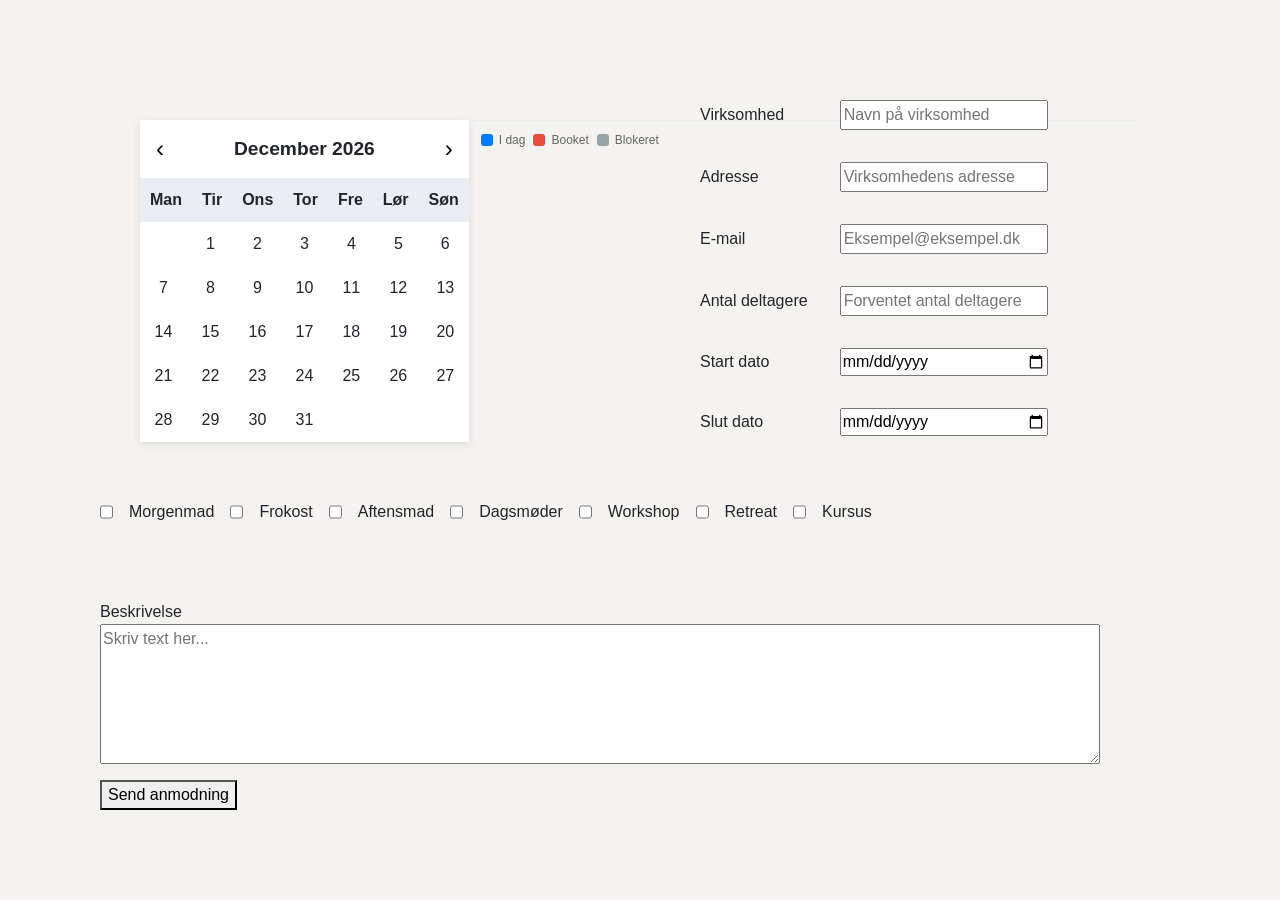
==== index.html @ 8b13c8e4 "lavet admin side ui" ====
<!DOCTYPE html>
<html lang="da">
<head>
    <meta charset="UTF-8">
    <title>Title</title>
    <link href="https://cdn.jsdelivr.net/npm/bootstrap@5.3.2/dist/css/bootstrap.min.css" rel="stylesheet">
    <link rel="stylesheet" href="css/calendar.css">
    <link rel="stylesheet" href="css/style.css">
</head>
<body>

<!--Calendar-->
<div class="calendar">
    <div class="calendar-header">
        <button id="prev-month">‹</button>
        <div id="month-year"></div>
        <button id="next-month">›</button>
    </div>
    <div class="calendar-body">
        <div class="calendar-weekdays">
            <div>Man</div>
            <div>Tir</div>
            <div>Ons</div>
            <div>Tor</div>
            <div>Fre</div>
            <div>Lør</div>
            <div>Søn</div>
        </div>
        <div class="calendar-dates"></div>
    </div>
</div>

<!-- forklaring i bunden af kalenderen med hvilke farve er hvad -->
<div class="calendar-legend">
    <div class="legend-item">
        <div class="legend-dot" style="background:#007bff"></div>
        <span>I dag</span>
    </div>
    <div class="legend-item">
        <div class="legend-dot" style="background:#e74c3c"></div>
        <span>Booket</span>
    </div>
    <div class="legend-item">
        <div class="legend-dot" style="background:#95a5a6"></div>
        <span>Blokeret</span>
    </div>
</div>

<!--booking request form-->
<form id="bookingForm">
    <div class="bookingForm">
        <label for="companyName">Virksomhed</label>
        <input type="text" id="companyName" name="companyName" placeholder="Navn på virksomhed" required>

        <label for="address">Adresse</label>
        <input type="text" id="address" name="address" placeholder="Virksomhedens adresse" required>

        <label for="email">E-mail</label>
        <input type="email" id="email" name="email" placeholder="Eksempel@eksempel.dk" required>

        <label for="guests">Antal deltagere</label>
        <input type="number" id="guests" name="guests" min="1" placeholder="Forventet antal deltagere" required>

        <label for="startDate">Start dato</label>
        <input type="date" id="startDate" name="startDate" required>

        <label for="endDate">Slut dato</label>
        <input type="date" id="endDate" name="endDate" required>
    </div>

    <!--Checkbox-->
    <div class="checkbox">
        <input type="checkbox" id="breakfast" name="addOns" value="BREAKFAST">
        <label for="breakfast">Morgenmad</label>

        <input type="checkbox" id="lunch" name="addOns" value="LUNCH">
        <label for="lunch">Frokost</label>

        <input type="checkbox" id="dinner" name="addOns" value="DINNER">
        <label for="dinner">Aftensmad</label>

        <input type="checkbox" id="meeting" name="addOns" value="MEETING">
        <label for="meeting">Dagsmøder</label>

        <input type="checkbox" id="workshop" name="addOns" value="WORKSHOP">
        <label for="workshop">Workshop</label>

        <input type="checkbox" id="retreat" name="addOns" value="RETREAT">
        <label for="retreat">Retreat</label>

        <input type="checkbox" id="courses" name="addOns" value="COURSES">
        <label for="courses">Kursus</label>
    </div>

    <div class="description">
        <label for="description">Beskrivelse</label>
        <textarea id="description" name="description" placeholder="Skriv text her..."></textarea>
    </div>

    <button id="submitButton" type="submit">Send anmodning</button>
</form>

<!--When a daterange is selected and one or more days fall within a booked or blocked date-segment-->
<div class="position-fixed start-50 translate-middle p-3" style="z-index: 11; bottom: 225px">
    <div id="errorToast" class="toast text-bg-danger" role="alert" aria-live="assertive" aria-atomic="true">
        <div class="toast-header">
            <strong class="me-auto">Du kan desværre ikke vælge denne dato.</strong>
            <button type="button" class="btn-close" data-bs-dismiss="toast" aria-label="Close"></button>
        </div>
        <div class="toast-body" id="errorToastMessage"></div>
    </div>
</div>

<!-- Toast -->
<div class="position-fixed start-50 translate-middle p-3" style="z-index: 11; bottom: 225px">
    <div id="liveToast" class="toast" role="alert" aria-live="assertive" aria-atomic="true">
        <div class="toast-header">
            <strong class="me-auto" id="toast-title">Booking bekræftet!</strong>
            <small>just now</small>
            <button type="button" class="btn-close" data-bs-dismiss="toast" aria-label="Close"></button>
        </div>
        <div class="toast-body" id="toast-body">
            Din booking er modtaget. Vi glæder os til at se dig!
        </div>
    </div>

</div>

<script src="https://cdn.jsdelivr.net/npm/bootstrap@5.3.0/dist/js/bootstrap.bundle.min.js"></script>
<script src="js/calendar.js" defer></script>
<script src="js/bookingRequest.js" defer></script>
</body>
</html>
---- css/calendar.css ----
body {
    font-family: Arial, sans-serif;
    background-color: #f4f6f9;
    display: flex;
    margin: 100px;
    margin-top: 80px;
    justify-content: flex-start;
    align-items: flex-start;
}

/*Calendar container*/
.calendar {
    width: 350px;
    background-color: #fff;
    box-shadow: 0 2px 8px rgba(0, 0, 0, 0.1);
}

/*header. Month name and navigation button*/
.calendar-header {
    display: flex;
    justify-content: space-between;
    align-items: center;
    padding: 10px;
}

.calendar-header button {
    background-color: transparent;
    border: none;
    font-size: 1.5em;
    cursor: pointer;
}

#month-year {
    font-size: 1.2em;
    font-weight: bold;
}

/*Calendar grid. weekdays and dates*/
.calendar-weekdays,
.calendar-dates {
    display: grid;
    grid-template-columns: repeat(7, 1fr);
}

.calendar-weekdays div,
.calendar-dates div {
    text-align: center;
    padding: 10px;
}

.calendar-weekdays {
    background-color: #eaeef3;
}

.calendar-weekdays div {
    font-weight: bold;
}

.calendar-dates div:hover {
    background-color: #f1f1f1;
}

/*Highlight selected dates*/
.selected-date {
    background-color: #28a745;
    color: #fff;
    border-radius: 4px;
}

/* farver bookede datoer røde — !important så den altid vinder over selected-date */
.date-booked {
    background-color: #e74c3c !important;
    color: #fff;
    cursor: not-allowed;
}

.date-booked:hover {
    background-color: #c0392b !important;
}

/* farver blokerede datoer grå — !important så den altid vinder over selected-date */
.date-blocked {
    background-color: #95a5a6 !important;
    color: #fff;
    cursor: not-allowed;
}

.date-blocked:hover {
    background-color: #7f8c8d !important;
}

/* styling til forklaringen i bunden */
.calendar-legend {
    display: flex;
    flex-wrap: wrap;
    gap: 8px;
    padding: 10px 12px;
    border-top: 1px solid #eaeef3;
    width: 100%;
    box-sizing: border-box;
}

.legend-item {
    display: flex;
    align-items: center;
    gap: 6px;
    font-size: 12px;
    color: #666;
}

.legend-dot {
    width: 12px;
    height: 12px;
    border-radius: 3px;
}
nav {
    background-color: #ffffff;
    display: flex;
    justify-content: space-between;
    align-items: center;
    padding: 15px 40px;
    width: 100%;
    position: fixed;
    top: 0;
    left: 0;
    z-index: 100;
    box-shadow: 0 2px 4px rgba(0,0,0,0.1);
}

nav img {
    height: 40px;
    width: auto;
}
---- css/style.css ----
.bookingForm {
    position: absolute;
    top: 100px;
    left: 700px;
    display: grid;
    grid-template-columns: auto 1fr;
    gap: 2rem;
    align-items: center;
}

.checkbox{
    position: absolute;
    top: 500px;
    left: 100px;
    width: 100%;
    display: flex;
    flex-wrap: wrap;
    gap: 0.5rem 1rem;
}
.description {
    position: absolute;
    top: 600px;
    left: 100px;
    width: 300px;
}
.description textarea {
    width: 1000px;
    height: 140px;
}

#submitButton {
    position: absolute;
    top: 780px;
    left: 100px;
}
body {
    font-family: Arial, sans-serif;
    padding: 40px;
    background-color: #f5f3ef;
}

h1 {
    font-size: 28px;
    font-weight: normal;
}

h5 {
    font-weight: normal;
    color: #666;
    margin-bottom: 20px;
}
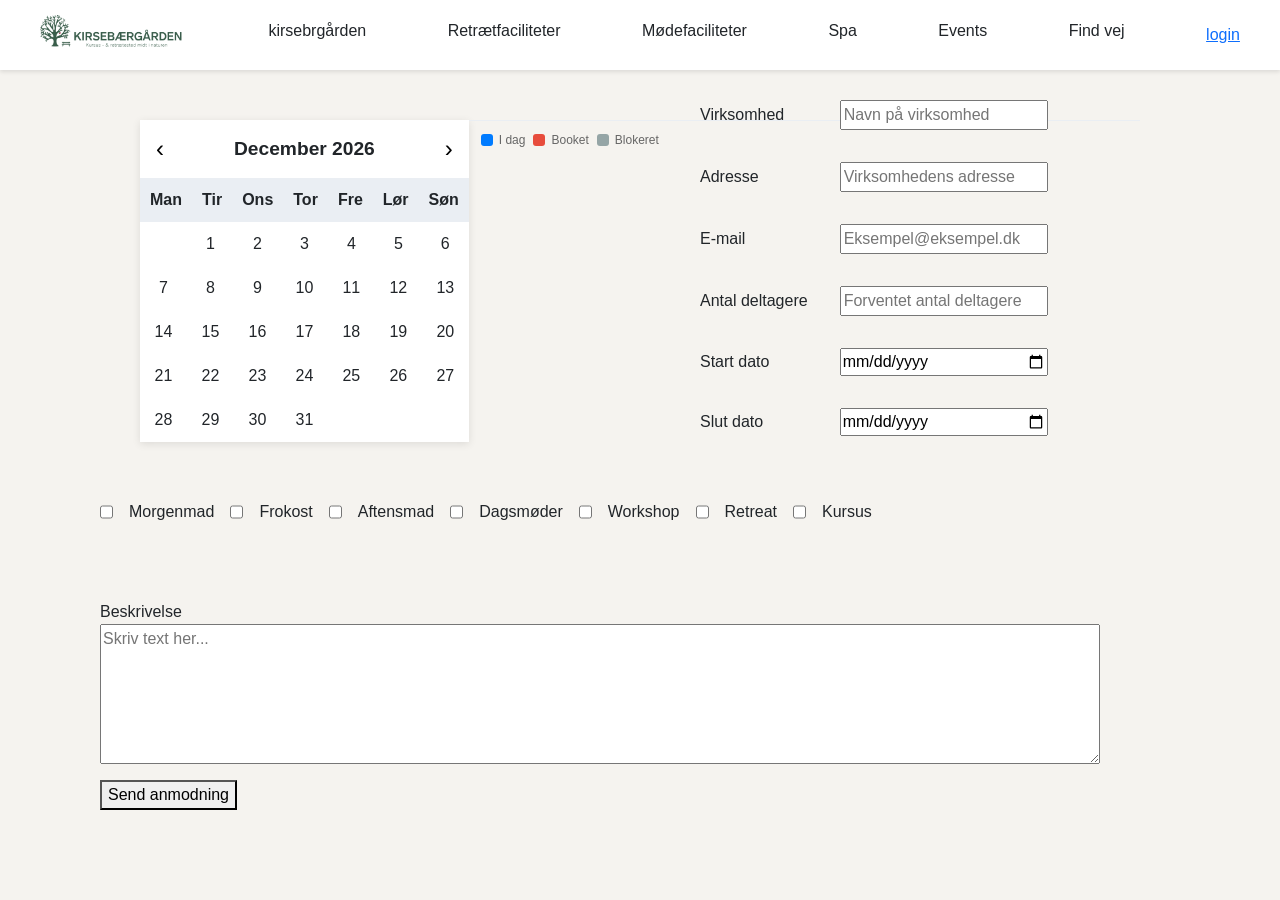
==== commit 99421a82: "Merge pull request #9 from Goden-Entertainment/EK-51 lavet admin side ui" ====
--- a/index.html
+++ b/index.html
@@ -7,7 +7,19 @@
     <link rel="stylesheet" href="css/calendar.css">
     <link rel="stylesheet" href="css/style.css">
 </head>
+
 <body>
+
+<nav>
+    <img src="picture/Kirsebrgarden_logo.jpg" >
+    <h6>kirsebrgården</h6>
+    <h6>Retrætfaciliteter</h6>
+    <h6>Mødefaciliteter</h6>
+    <h6>Spa</h6>
+    <h6>Events</h6>
+    <h6>Find vej</h6>
+    <a href="html/login.html"> login</a>
+</nav>
 
 <!--Calendar-->
 <div class="calendar">
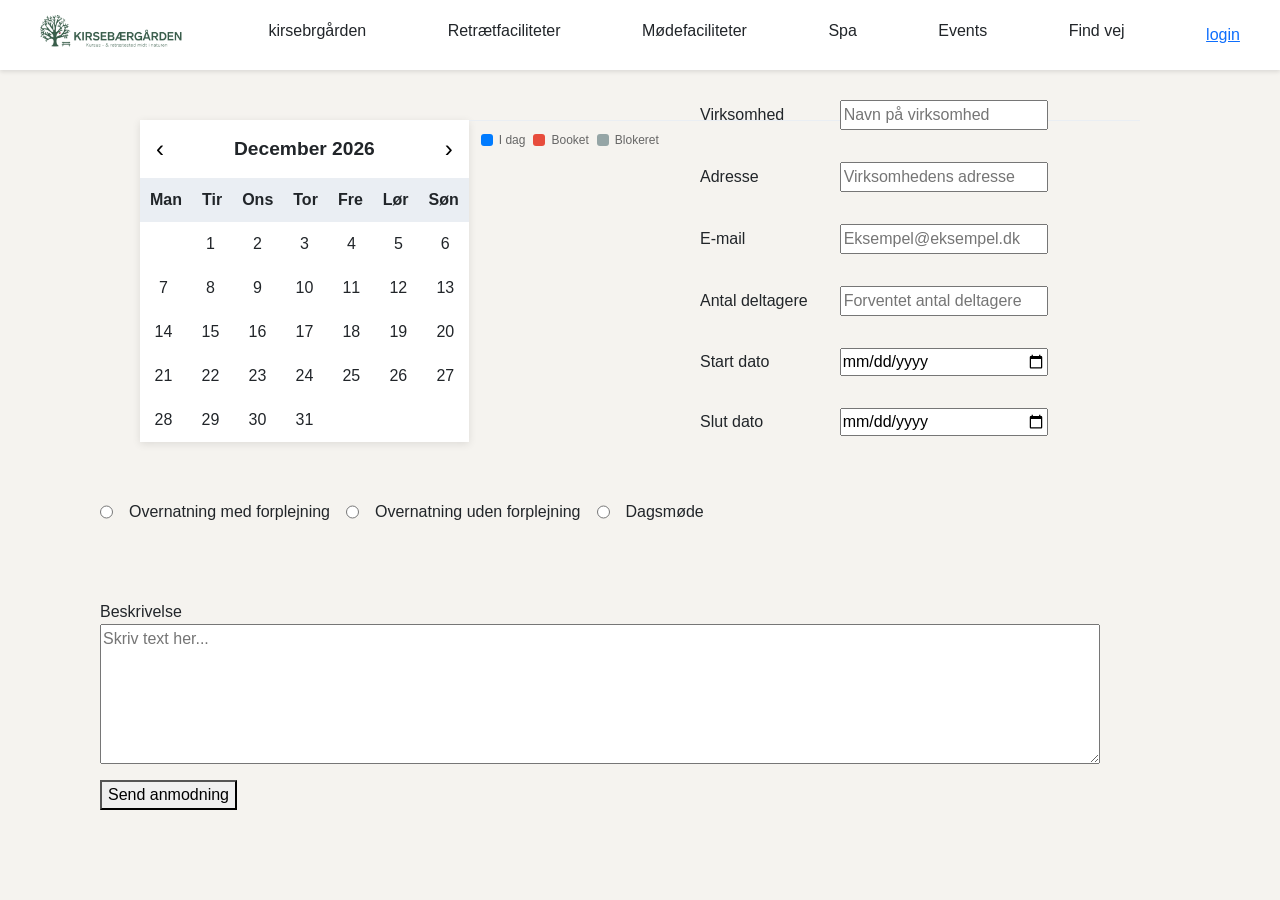
==== commit 7ab911a1: "Change addOns to correct data" ====
--- a/index.html
+++ b/index.html
@@ -71,7 +71,7 @@
         <input type="email" id="email" name="email" placeholder="Eksempel@eksempel.dk" required>
 
         <label for="guests">Antal deltagere</label>
-        <input type="number" id="guests" name="guests" min="1" placeholder="Forventet antal deltagere" required>
+        <input type="number" id="guests" name="guests" min="8" max="20" placeholder="Forventet antal deltagere" required>
 
         <label for="startDate">Start dato</label>
         <input type="date" id="startDate" name="startDate" required>
@@ -80,28 +80,16 @@
         <input type="date" id="endDate" name="endDate" required>
     </div>
 
-    <!--Checkbox-->
+    <!--AddOns-->
     <div class="checkbox">
-        <input type="checkbox" id="breakfast" name="addOns" value="BREAKFAST">
-        <label for="breakfast">Morgenmad</label>
+        <input type="radio" id="OMF" name="addOns" value="OMF">
+        <label for="OMF">Overnatning med forplejning</label>
 
-        <input type="checkbox" id="lunch" name="addOns" value="LUNCH">
-        <label for="lunch">Frokost</label>
+        <input type="radio" id="OUF" name="addOns" value="OUF">
+        <label for="OUF">Overnatning uden forplejning</label>
 
-        <input type="checkbox" id="dinner" name="addOns" value="DINNER">
-        <label for="dinner">Aftensmad</label>
-
-        <input type="checkbox" id="meeting" name="addOns" value="MEETING">
-        <label for="meeting">Dagsmøder</label>
-
-        <input type="checkbox" id="workshop" name="addOns" value="WORKSHOP">
-        <label for="workshop">Workshop</label>
-
-        <input type="checkbox" id="retreat" name="addOns" value="RETREAT">
-        <label for="retreat">Retreat</label>
-
-        <input type="checkbox" id="courses" name="addOns" value="COURSES">
-        <label for="courses">Kursus</label>
+        <input type="radio" id="DM" name="addOns" value="DM">
+        <label for="DM">Dagsmøde</label>
     </div>
 
     <div class="description">
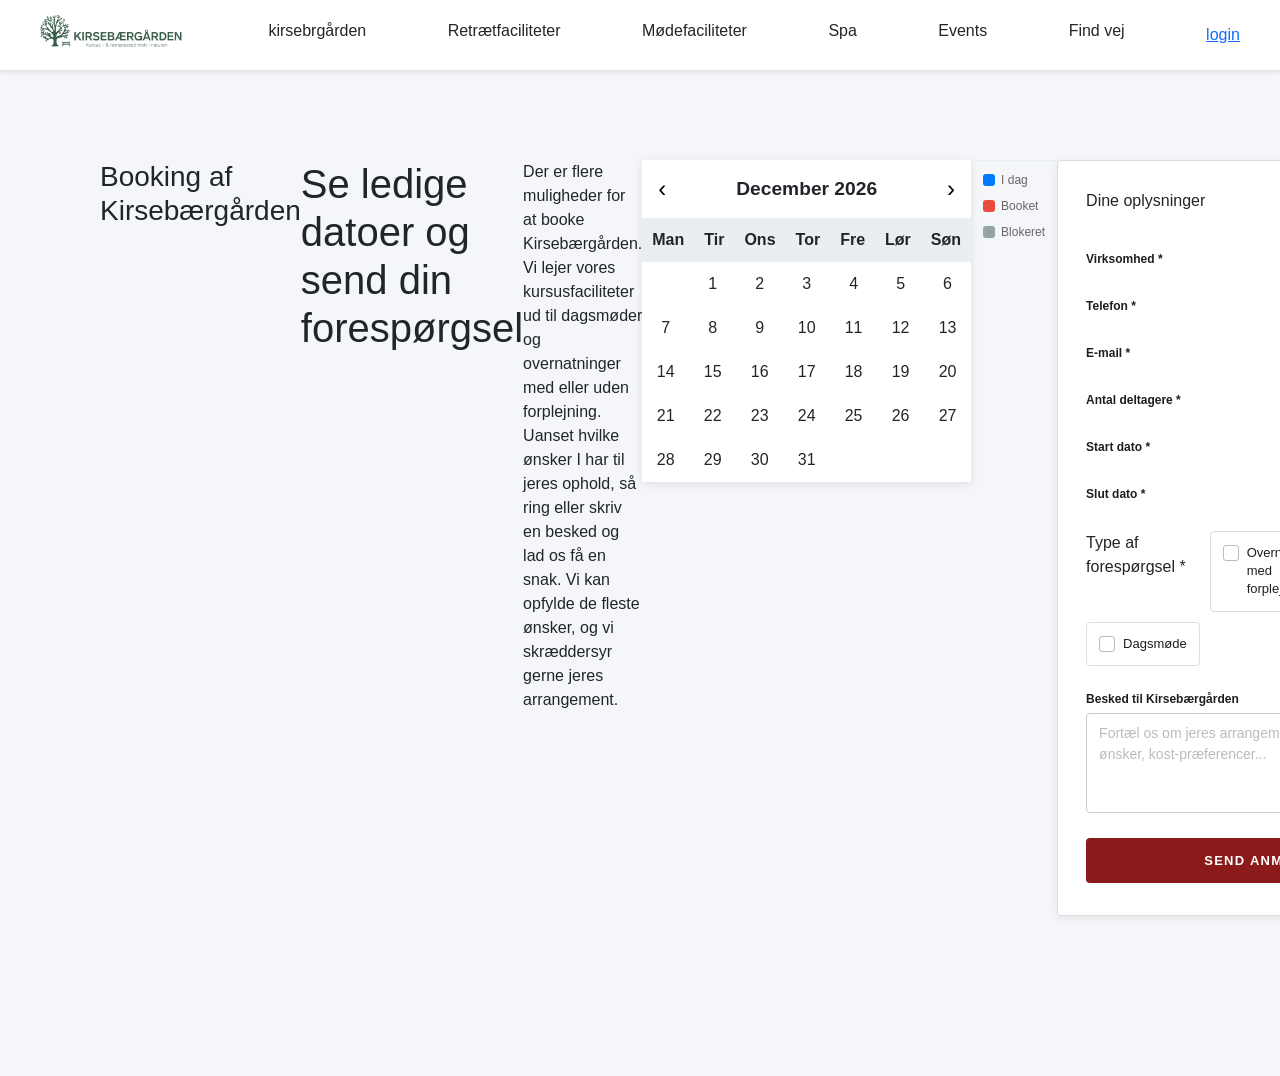
==== commit 083df255: "Change addOns to correct data" ====
--- a/index.html
+++ b/index.html
@@ -4,8 +4,8 @@
     <meta charset="UTF-8">
     <title>Title</title>
     <link href="https://cdn.jsdelivr.net/npm/bootstrap@5.3.2/dist/css/bootstrap.min.css" rel="stylesheet">
+    <link rel="stylesheet" href="css/bookingrequest.css">
     <link rel="stylesheet" href="css/calendar.css">
-    <link rel="stylesheet" href="css/style.css">
 </head>
 
 <body>
@@ -20,6 +20,9 @@
     <h6>Find vej</h6>
     <a href="html/login.html"> login</a>
 </nav>
+<h3>Booking af Kirsebærgården</h3>
+<h1>Se ledige datoer og send din forespørgsel</h1>
+<p>Der er flere muligheder for at booke Kirsebærgården. Vi lejer vores kursusfaciliteter ud til dagsmøder og overnatninger med eller uden forplejning. Uanset hvilke ønsker I har til jeres ophold, så ring eller skriv en besked og lad os få en snak. Vi kan opfylde de fleste ønsker, og vi skræddersyr gerne jeres arrangement.</p>
 
 <!--Calendar-->
 <div class="calendar">
@@ -58,43 +61,46 @@
     </div>
 </div>
 
+
 <!--booking request form-->
 <form id="bookingForm">
+    <p>Dine oplysninger</p>
     <div class="bookingForm">
-        <label for="companyName">Virksomhed</label>
+        <label for="companyName">Virksomhed *</label>
         <input type="text" id="companyName" name="companyName" placeholder="Navn på virksomhed" required>
 
-        <label for="address">Adresse</label>
-        <input type="text" id="address" name="address" placeholder="Virksomhedens adresse" required>
+        <label for="phonenumber">Telefon *</label>
+        <input type="text" id="phonenumber" name="phonenumber" placeholder="+45 12 34 56 78" required>
 
-        <label for="email">E-mail</label>
+        <label for="email">E-mail *</label>
         <input type="email" id="email" name="email" placeholder="Eksempel@eksempel.dk" required>
 
-        <label for="guests">Antal deltagere</label>
+        <label for="guests">Antal deltagere *</label>
         <input type="number" id="guests" name="guests" min="8" max="20" placeholder="Forventet antal deltagere" required>
 
-        <label for="startDate">Start dato</label>
+        <label for="startDate">Start dato *</label>
         <input type="date" id="startDate" name="startDate" required>
 
-        <label for="endDate">Slut dato</label>
+        <label for="endDate">Slut dato *</label>
         <input type="date" id="endDate" name="endDate" required>
     </div>
 
     <!--AddOns-->
     <div class="checkbox">
-        <input type="radio" id="OMF" name="addOns" value="OMF">
+        <p>Type af forespørgsel *</p>
+        <input type="radio" id="OMF" name="addOns" value="OMF" required>
         <label for="OMF">Overnatning med forplejning</label>
 
-        <input type="radio" id="OUF" name="addOns" value="OUF">
+        <input type="radio" id="OUF" name="addOns" value="OUF" required>
         <label for="OUF">Overnatning uden forplejning</label>
 
-        <input type="radio" id="DM" name="addOns" value="DM">
+        <input type="radio" id="DM" name="addOns" value="DM" required>
         <label for="DM">Dagsmøde</label>
     </div>
 
     <div class="description">
-        <label for="description">Beskrivelse</label>
-        <textarea id="description" name="description" placeholder="Skriv text her..."></textarea>
+        <label for="description">Besked til Kirsebærgården</label>
+        <textarea id="description" name="description" placeholder="Fortæl os om jeres arrangement  -  evt. formål, særlige ønsker, kost-præferencer..."></textarea>
     </div>
 
     <button id="submitButton" type="submit">Send anmodning</button>
--- a/css/bookingrequest.css
+++ b/css/bookingrequest.css
@@ -0,0 +1,403 @@
+/* ── Page-level layout ── */
+body {
+    font-family: 'Source Sans 3', Arial, sans-serif;
+    background-color: #f4f6f9;
+    margin: 0;
+    padding: 80px 0 60px 0;
+}
+
+/* Page intro text block */
+.page-intro {
+    max-width: 1200px;
+    margin: 0 auto;
+    padding: 36px 40px 0 40px;
+}
+
+.page-intro .eyebrow {
+    font-size: 12px;
+    letter-spacing: 0.12em;
+    text-transform: uppercase;
+    color: #888;
+    margin-bottom: 8px;
+}
+
+.page-intro h1 {
+    font-family: 'Playfair Display', Georgia, serif;
+    font-size: 42px;
+    font-weight: 400;
+    color: #1e1e1e;
+    margin: 0 0 14px 0;
+    line-height: 1.15;
+}
+
+.page-intro p {
+    font-size: 15px;
+    color: #555;
+    max-width: 580px;
+    line-height: 1.7;
+    margin: 0 0 32px 0;
+}
+
+/* ── Two-column wrapper ── */
+.booking-layout {
+    max-width: 1200px;
+    margin: 0 auto;
+    padding: 0 40px 40px 40px;
+    display: grid;
+    grid-template-columns: 1fr 420px;
+    gap: 36px;
+    align-items: start;
+}
+
+/* ── Right panel – the form card ── */
+#bookingForm {
+    background: #ffffff;
+    border: 1px solid #ddd;
+    border-radius: 4px;
+    box-shadow: 0 2px 8px rgba(0,0,0,0.08);
+    padding: 28px 28px 32px 28px;
+    display: flex;
+    flex-direction: column;
+    gap: 0;
+}
+
+/* ── "Type af forespørgsel" label ── */
+#bookingForm .type-label {
+    font-size: 13px;
+    font-weight: 700;
+    color: #1e1e1e;
+    margin-bottom: 2px;
+    display: flex;
+    align-items: center;
+    gap: 6px;
+}
+
+#bookingForm .type-label .req {
+    color: #8b1a1a;
+}
+
+#bookingForm .type-label .hint {
+    font-weight: 400;
+    color: #888;
+    font-size: 12px;
+}
+
+/* ── Add-ons radio grid ── */
+.checkbox {
+    display: grid;
+    grid-template-columns: repeat(3, 1fr);
+    gap: 10px;
+    margin: 10px 0 24px 0;
+}
+
+/* Hide the default radio inputs */
+.checkbox input[type="radio"] {
+    display: none;
+}
+
+/* Each label becomes the card */
+.checkbox label {
+    display: flex;
+    align-items: flex-start;
+    gap: 8px;
+    border: 1px solid #ddd;
+    border-radius: 4px;
+    padding: 12px 12px 12px 12px;
+    font-size: 13px;
+    line-height: 1.4;
+    color: #1e1e1e;
+    cursor: pointer;
+    background: #ffffff;
+    transition: border-color 0.15s, background 0.15s;
+    position: relative;
+}
+
+/* Custom checkbox box inside label */
+.checkbox label::before {
+    content: '';
+    width: 16px;
+    height: 16px;
+    min-width: 16px;
+    border: 1.5px solid #bbb;
+    border-radius: 3px;
+    background: #fff;
+    margin-top: 1px;
+    display: inline-block;
+    transition: background 0.15s, border-color 0.15s;
+}
+
+/* Checked state – golden card */
+.checkbox input[type="radio"]:checked + label {
+    background: #f5e4c0;
+    border-color: #c9943a;
+}
+
+.checkbox input[type="radio"]:checked + label::before {
+    background: #8b1a1a;
+    border-color: #8b1a1a;
+    background-image: url("data:image/svg+xml,%3Csvg xmlns='http://www.w3.org/2000/svg' viewBox='0 0 12 10'%3E%3Cpolyline points='1,5 4.5,8.5 11,1' stroke='white' stroke-width='2' fill='none' stroke-linecap='round' stroke-linejoin='round'/%3E%3C/svg%3E");
+    background-size: 10px 8px;
+    background-repeat: no-repeat;
+    background-position: center;
+}
+
+/* ── "Dine oplysninger" heading ── */
+.section-heading {
+    font-family: 'Playfair Display', Georgia, serif;
+    font-size: 18px;
+    font-weight: 400;
+    color: #1e1e1e;
+    margin: 0 0 16px 0;
+}
+
+/* ── The 2-column form fields ── */
+.bookingForm {
+    display: grid;
+    grid-template-columns: 1fr 1fr;
+    gap: 6px 16px;
+    margin-bottom: 16px;
+}
+
+.bookingForm label {
+    font-size: 12px;
+    font-weight: 700;
+    color: #1e1e1e;
+    align-self: end;
+    padding-bottom: 2px;
+}
+
+.bookingForm label .req {
+    color: #8b1a1a;
+}
+
+.bookingForm input {
+    width: 100%;
+    padding: 9px 12px;
+    border: 1px solid #ccc;
+    border-radius: 4px;
+    font-family: 'Source Sans 3', Arial, sans-serif;
+    font-size: 14px;
+    color: #1e1e1e;
+    background: #fff;
+    outline: none;
+    transition: border-color 0.15s;
+    box-sizing: border-box;
+}
+
+.bookingForm input::placeholder {
+    color: #bbb;
+}
+
+.bookingForm input:focus {
+    border-color: #8b1a1a;
+}
+
+/* Guests stepper */
+.guests-stepper {
+    display: flex;
+    align-items: stretch;
+    border: 1px solid #ccc;
+    border-radius: 4px;
+    overflow: hidden;
+    height: 38px;
+}
+
+.guests-stepper button {
+    width: 34px;
+    background: #f2f2f2;
+    border: none;
+    font-size: 18px;
+    color: #666;
+    cursor: pointer;
+    flex-shrink: 0;
+    transition: background 0.1s;
+}
+
+.guests-stepper button:hover {
+    background: #ddd;
+}
+
+.guests-stepper input[type="number"] {
+    flex: 1;
+    border: none;
+    text-align: center;
+    font-size: 16px;
+    font-weight: 700;
+    font-family: 'Source Sans 3', Arial, sans-serif;
+    color: #1e1e1e;
+    outline: none;
+    -moz-appearance: textfield;
+}
+
+.guests-stepper input::-webkit-outer-spin-button,
+.guests-stepper input::-webkit-inner-spin-button {
+    -webkit-appearance: none;
+}
+
+.guests-note {
+    font-size: 11.5px;
+    color: #888;
+    margin-top: 3px;
+    grid-column: span 2;
+}
+
+/* Span full width for certain fields */
+.bookingForm .full-width {
+    grid-column: span 2;
+}
+
+/* ── Description textarea ── */
+.description {
+    margin-bottom: 18px;
+}
+
+.description label {
+    display: block;
+    font-size: 12px;
+    font-weight: 700;
+    color: #1e1e1e;
+    margin-bottom: 5px;
+}
+
+.description textarea {
+    width: 100%;
+    min-height: 100px;
+    padding: 9px 12px;
+    border: 1px solid #ccc;
+    border-radius: 4px;
+    font-family: 'Source Sans 3', Arial, sans-serif;
+    font-size: 14px;
+    color: #1e1e1e;
+    resize: vertical;
+    outline: none;
+    box-sizing: border-box;
+    transition: border-color 0.15s;
+}
+
+.description textarea::placeholder {
+    color: #bbb;
+}
+
+.description textarea:focus {
+    border-color: #8b1a1a;
+}
+
+/* ── Submit button row ── */
+.submit-row {
+    display: flex;
+    align-items: center;
+    gap: 16px;
+    margin-top: 4px;
+    flex-wrap: wrap;
+}
+
+#submitButton {
+    background: #8b1a1a;
+    color: #ffffff;
+    border: none;
+    padding: 13px 26px;
+    font-family: 'Source Sans 3', Arial, sans-serif;
+    font-size: 13px;
+    font-weight: 700;
+    letter-spacing: 0.1em;
+    text-transform: uppercase;
+    cursor: pointer;
+    border-radius: 4px;
+    transition: background 0.15s;
+}
+
+#submitButton:hover {
+    background: #6e1515;
+}
+
+.submit-phone {
+    font-size: 13px;
+    color: #888;
+}
+
+.submit-phone a {
+    color: #8b1a1a;
+    font-weight: 700;
+    text-decoration: none;
+}
+
+.submit-phone a:hover {
+    text-decoration: underline;
+}
+
+.submit-disclaimer {
+    margin-top: 12px;
+    font-size: 11.5px;
+    color: #888;
+    line-height: 1.5;
+}
+
+/* ── Left column wrapper (calendar + date bar + note) ── */
+.calendar-column {
+    display: flex;
+    flex-direction: column;
+    gap: 0;
+}
+
+/* ── Arrival / Departure / Nights bar ── */
+.date-summary-bar {
+    display: grid;
+    grid-template-columns: 1fr 1fr 120px;
+    border: 1px solid #ddd;
+    border-top: none;
+    background: #fff;
+    overflow: hidden;
+}
+
+.date-summary-bar .ds-cell {
+    padding: 12px 18px;
+    border-right: 1px solid #ddd;
+}
+
+.date-summary-bar .ds-cell:last-child {
+    border-right: none;
+}
+
+.date-summary-bar .ds-label {
+    font-size: 9.5px;
+    letter-spacing: 0.12em;
+    text-transform: uppercase;
+    font-weight: 700;
+    color: #aaa;
+    margin-bottom: 3px;
+}
+
+.date-summary-bar .ds-value {
+    font-size: 14px;
+    color: #aaa;
+    font-style: italic;
+}
+
+.date-summary-bar .ds-value.set {
+    color: #1e1e1e;
+    font-style: normal;
+    font-weight: 600;
+}
+
+.calendar-note {
+    margin-top: 12px;
+    font-size: 12px;
+    color: #888;
+    line-height: 1.55;
+}
+
+/* ── Responsive ── */
+@media (max-width: 900px) {
+    .booking-layout {
+        grid-template-columns: 1fr;
+        padding: 0 20px 40px 20px;
+    }
+
+    .checkbox {
+        grid-template-columns: 1fr;
+    }
+
+    .bookingForm {
+        grid-template-columns: 1fr;
+    }
+}
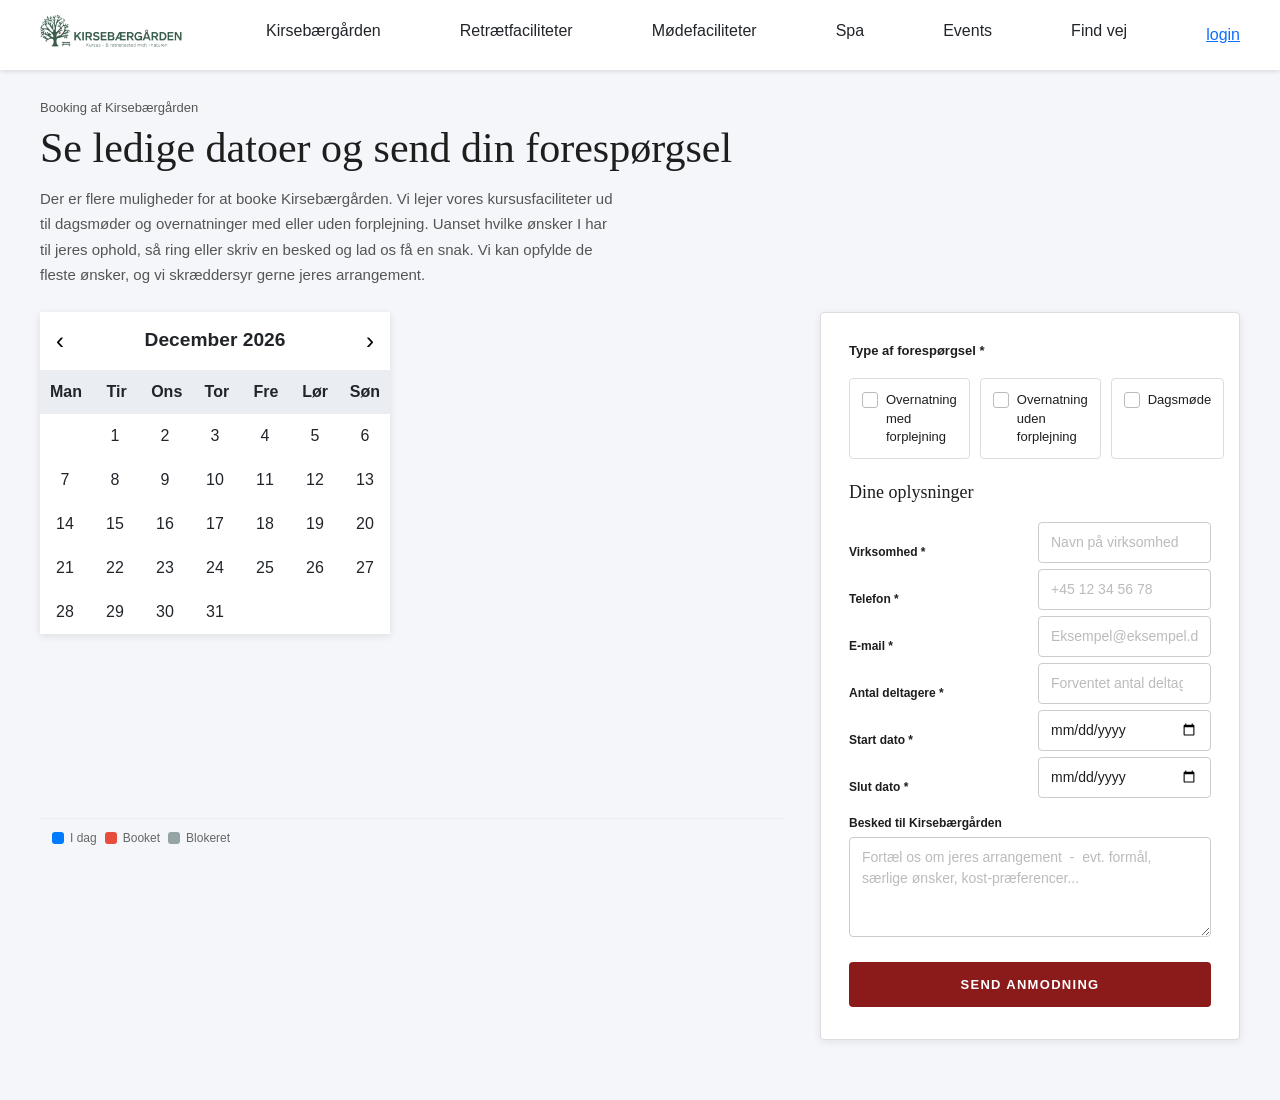
==== commit d6db7bc4: "edit booking request" ====
--- a/index.html
+++ b/index.html
@@ -12,7 +12,7 @@
 
 <nav>
     <img src="picture/Kirsebrgarden_logo.jpg" >
-    <h6>kirsebrgården</h6>
+    <h6>Kirsebærgården</h6>
     <h6>Retrætfaciliteter</h6>
     <h6>Mødefaciliteter</h6>
     <h6>Spa</h6>
--- a/css/bookingrequest.css
+++ b/css/bookingrequest.css
@@ -2,8 +2,14 @@
 body {
     font-family: 'Source Sans 3', Arial, sans-serif;
     background-color: #f4f6f9;
-    margin: 0;
-    padding: 80px 0 60px 0;
+    margin: 0 auto;
+    max-width: 1280px;
+    padding: 100px 40px 60px 40px;
+    display: grid;
+    grid-template-columns: minmax(0, 1fr) 420px;
+    column-gap: 36px;
+    align-items: start;
+    box-sizing: border-box;
 }
 
 /* Page intro text block */
@@ -386,11 +392,108 @@
     line-height: 1.55;
 }
 
+/* ── Direct element grid placement (no wrapper divs in HTML) ── */
+body > h3,
+body > h1,
+body > p {
+    grid-column: 1 / -1;
+}
+
+body > h3 {
+    font-size: 13px;
+    font-weight: 400;
+    color: #555;
+    margin: 0 0 8px 0;
+    font-family: 'Source Sans 3', Arial, sans-serif;
+}
+
+body > h1 {
+    font-family: 'Playfair Display', Georgia, serif;
+    font-size: 42px;
+    font-weight: 400;
+    color: #1e1e1e;
+    margin: 0 0 14px 0;
+    line-height: 1.15;
+}
+
+body > p {
+    font-size: 15px;
+    color: #555;
+    max-width: 580px;
+    line-height: 1.7;
+    margin: 0 0 24px 0;
+}
+
+body > .calendar {
+    grid-column: 1;
+    grid-row: 4;
+}
+
+body > .calendar-legend {
+    grid-column: 1;
+    grid-row: 5;
+}
+
+body > #bookingForm {
+    grid-column: 2;
+    grid-row: 4 / 6;
+}
+
+/* ── Reorder form sections: type selector first ── */
+#bookingForm > .checkbox {
+    order: 1;
+    margin-top: 0;
+    margin-bottom: 20px;
+}
+
+#bookingForm > p {
+    order: 2;
+    font-family: 'Playfair Display', Georgia, serif;
+    font-size: 18px;
+    font-weight: 400;
+    color: #1e1e1e;
+    margin: 0 0 16px 0;
+}
+
+#bookingForm > .bookingForm {
+    order: 3;
+}
+
+#bookingForm > .description {
+    order: 4;
+}
+
+#bookingForm > button,
+#bookingForm > .submit-row {
+    order: 5;
+}
+
+#bookingForm > .submit-disclaimer {
+    order: 6;
+}
+
+/* ── Type-selector label inside .checkbox ── */
+.checkbox > p {
+    grid-column: 1 / -1;
+    font-size: 13px;
+    font-weight: 700;
+    color: #1e1e1e;
+    margin: 0 0 8px 0;
+    font-family: 'Source Sans 3', Arial, sans-serif;
+}
+
 /* ── Responsive ── */
 @media (max-width: 900px) {
-    .booking-layout {
+    body {
         grid-template-columns: 1fr;
-        padding: 0 20px 40px 20px;
+        padding: 80px 20px 40px 20px;
+    }
+
+    body > .calendar,
+    body > .calendar-legend,
+    body > #bookingForm {
+        grid-column: 1;
+        grid-row: auto;
     }
 
     .checkbox {
--- a/css/calendar.css
+++ b/css/calendar.css
@@ -1,11 +1,6 @@
 body {
     font-family: Arial, sans-serif;
     background-color: #f4f6f9;
-    display: flex;
-    margin: 100px;
-    margin-top: 80px;
-    justify-content: flex-start;
-    align-items: flex-start;
 }
 
 /*Calendar container*/
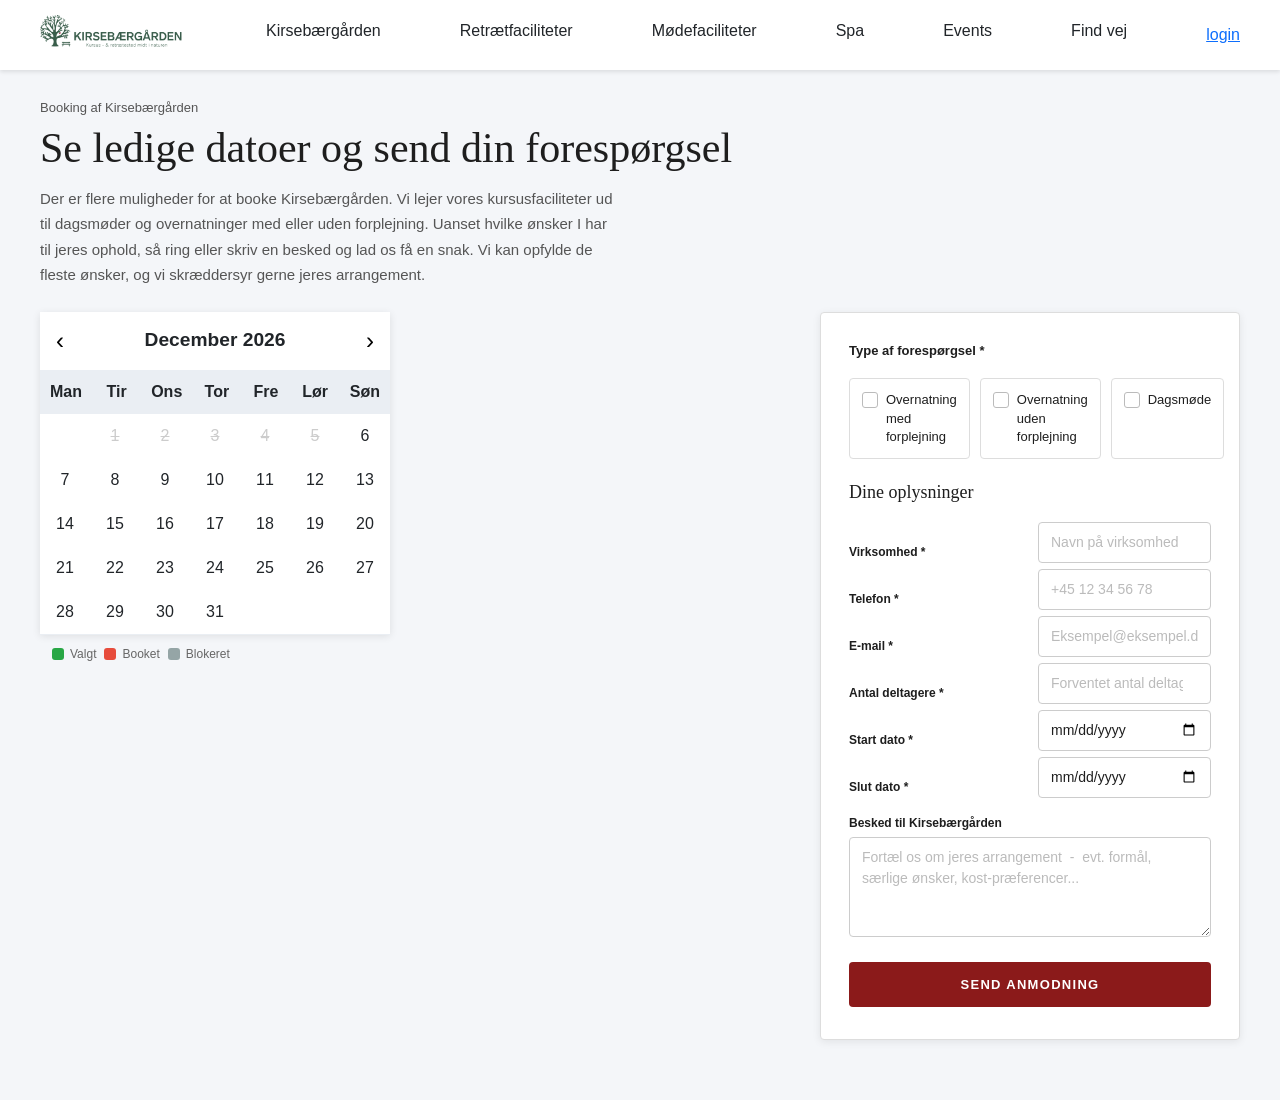
==== commit a248e948: "visualenhancmentsv1" ====
--- a/index.html
+++ b/index.html
@@ -24,43 +24,48 @@
 <h1>Se ledige datoer og send din forespørgsel</h1>
 <p>Der er flere muligheder for at booke Kirsebærgården. Vi lejer vores kursusfaciliteter ud til dagsmøder og overnatninger med eller uden forplejning. Uanset hvilke ønsker I har til jeres ophold, så ring eller skriv en besked og lad os få en snak. Vi kan opfylde de fleste ønsker, og vi skræddersyr gerne jeres arrangement.</p>
 
-<!--Calendar-->
-<div class="calendar">
-    <div class="calendar-header">
-        <button id="prev-month">‹</button>
-        <div id="month-year"></div>
-        <button id="next-month">›</button>
+<!-- ↓ NY — wrapper div så kalender og legend hænger sammen -->
+<div class="calendar-column">
+
+    <!--Calendar-->
+    <div class="calendar">
+        <div class="calendar-header">
+            <button id="prev-month">‹</button>
+            <div id="month-year"></div>
+            <button id="next-month">›</button>
+        </div>
+        <div class="calendar-body">
+            <div class="calendar-weekdays">
+                <div>Man</div>
+                <div>Tir</div>
+                <div>Ons</div>
+                <div>Tor</div>
+                <div>Fre</div>
+                <div>Lør</div>
+                <div>Søn</div>
+            </div>
+            <div class="calendar-dates"></div>
+        </div>
     </div>
-    <div class="calendar-body">
-        <div class="calendar-weekdays">
-            <div>Man</div>
-            <div>Tir</div>
-            <div>Ons</div>
-            <div>Tor</div>
-            <div>Fre</div>
-            <div>Lør</div>
-            <div>Søn</div>
+
+    <!-- forklaring i bunden af kalenderen med hvilke farve er hvad -->
+    <div class="calendar-legend">
+        <div class="legend-item">
+            <div class="legend-dot" style="background:#28a745"></div>
+            <span>Valgt</span>
         </div>
-        <div class="calendar-dates"></div>
+        <div class="legend-item">
+            <div class="legend-dot" style="background:#e74c3c"></div>
+            <span>Booket</span>
+        </div>
+        <div class="legend-item">
+            <div class="legend-dot" style="background:#95a5a6"></div>
+            <span>Blokeret</span>
+        </div>
     </div>
+
 </div>
-
-<!-- forklaring i bunden af kalenderen med hvilke farve er hvad -->
-<div class="calendar-legend">
-    <div class="legend-item">
-        <div class="legend-dot" style="background:#007bff"></div>
-        <span>I dag</span>
-    </div>
-    <div class="legend-item">
-        <div class="legend-dot" style="background:#e74c3c"></div>
-        <span>Booket</span>
-    </div>
-    <div class="legend-item">
-        <div class="legend-dot" style="background:#95a5a6"></div>
-        <span>Blokeret</span>
-    </div>
-</div>
-
+<!-- ↑ luk calendar-column -->
 
 <!--booking request form-->
 <form id="bookingForm">
@@ -129,7 +134,6 @@
             Din booking er modtaget. Vi glæder os til at se dig!
         </div>
     </div>
-
 </div>
 
 <script src="https://cdn.jsdelivr.net/npm/bootstrap@5.3.0/dist/js/bootstrap.bundle.min.js"></script>
--- a/css/bookingrequest.css
+++ b/css/bookingrequest.css
@@ -431,7 +431,8 @@
 
 body > .calendar-legend {
     grid-column: 1;
-    grid-row: 5;
+    grid-row: 4;
+    align-self: end;
 }
 
 body > #bookingForm {
--- a/css/calendar.css
+++ b/css/calendar.css
@@ -91,7 +91,7 @@
     gap: 8px;
     padding: 10px 12px;
     border-top: 1px solid #eaeef3;
-    width: 100%;
+    width: 350px;
     box-sizing: border-box;
 }
 
@@ -125,4 +125,9 @@
 nav img {
     height: 40px;
     width: auto;
+}
+.date-past {
+    color: #ccc;
+    cursor: not-allowed;
+    text-decoration: line-through;
 }
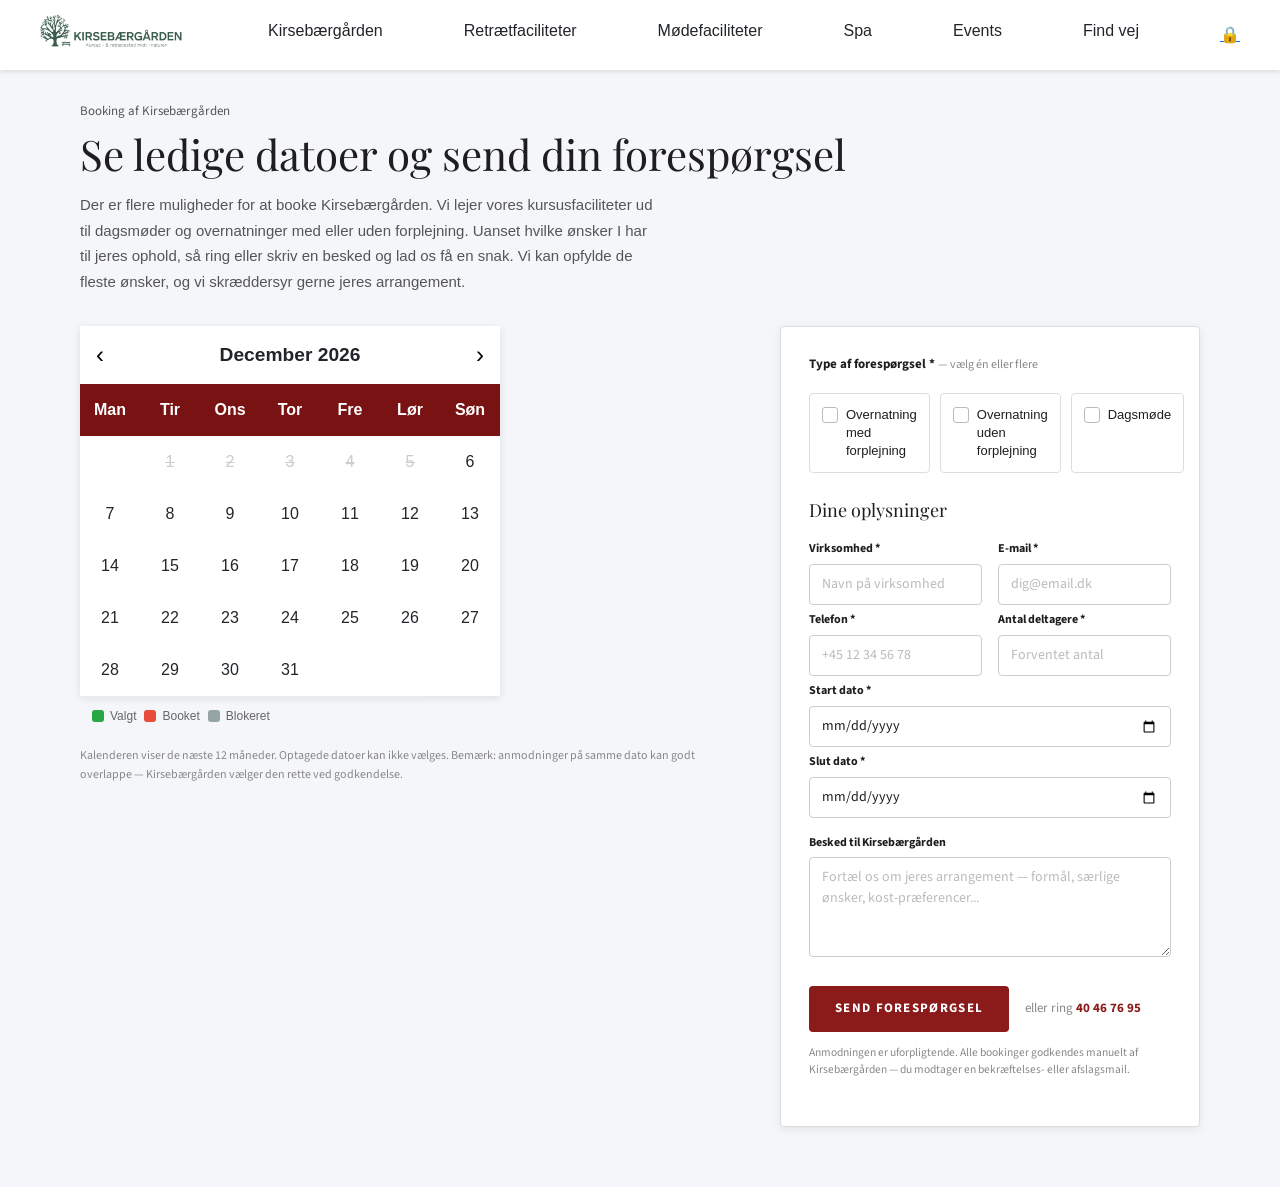
==== commit 9622c0b6: "Marcos Visual Enhancement pakke" ====
--- a/index.html
+++ b/index.html
@@ -2,8 +2,9 @@
 <html lang="da">
 <head>
     <meta charset="UTF-8">
-    <title>Title</title>
+    <title>Kirsebærgården - Booking</title>
     <link href="https://cdn.jsdelivr.net/npm/bootstrap@5.3.2/dist/css/bootstrap.min.css" rel="stylesheet">
+    <link href="https://fonts.googleapis.com/css2?family=Playfair+Display:wght@400;600&family=Source+Sans+3:wght@400;600;700&display=swap" rel="stylesheet">
     <link rel="stylesheet" href="css/bookingrequest.css">
     <link rel="stylesheet" href="css/calendar.css">
 </head>
@@ -11,107 +12,140 @@
 <body>
 
 <nav>
-    <img src="picture/Kirsebrgarden_logo.jpg" >
+    <img src="picture/Kirsebrgarden_logo.jpg">
     <h6>Kirsebærgården</h6>
     <h6>Retrætfaciliteter</h6>
     <h6>Mødefaciliteter</h6>
     <h6>Spa</h6>
     <h6>Events</h6>
     <h6>Find vej</h6>
-    <a href="html/login.html"> login</a>
+    <a href="html/login.html"> 🔒 </a>
 </nav>
-<h3>Booking af Kirsebærgården</h3>
-<h1>Se ledige datoer og send din forespørgsel</h1>
-<p>Der er flere muligheder for at booke Kirsebærgården. Vi lejer vores kursusfaciliteter ud til dagsmøder og overnatninger med eller uden forplejning. Uanset hvilke ønsker I har til jeres ophold, så ring eller skriv en besked og lad os få en snak. Vi kan opfylde de fleste ønsker, og vi skræddersyr gerne jeres arrangement.</p>
 
-<!-- ↓ NY — wrapper div så kalender og legend hænger sammen -->
-<div class="calendar-column">
+<div class="page-wrapper">
 
-    <!--Calendar-->
-    <div class="calendar">
-        <div class="calendar-header">
-            <button id="prev-month">‹</button>
-            <div id="month-year"></div>
-            <button id="next-month">›</button>
-        </div>
-        <div class="calendar-body">
-            <div class="calendar-weekdays">
-                <div>Man</div>
-                <div>Tir</div>
-                <div>Ons</div>
-                <div>Tor</div>
-                <div>Fre</div>
-                <div>Lør</div>
-                <div>Søn</div>
-            </div>
-            <div class="calendar-dates"></div>
-        </div>
+    <!-- Intro tekst -->
+    <div class="page-intro">
+        <p class="eyebrow">Booking af Kirsebærgården</p>
+        <h1>Se ledige datoer og send din forespørgsel</h1>
+        <p>Der er flere muligheder for at booke Kirsebærgården. Vi lejer vores kursusfaciliteter ud til dagsmøder og overnatninger med eller uden forplejning. Uanset hvilke ønsker I har til jeres ophold, så ring eller skriv en besked og lad os få en snak. Vi kan opfylde de fleste ønsker, og vi skræddersyr gerne jeres arrangement.</p>
     </div>
 
-    <!-- forklaring i bunden af kalenderen med hvilke farve er hvad -->
-    <div class="calendar-legend">
-        <div class="legend-item">
-            <div class="legend-dot" style="background:#28a745"></div>
-            <span>Valgt</span>
+    <!-- To-kolonne layout -->
+    <div class="booking-layout">
+
+        <!-- Venstre: Kalender -->
+        <div class="calendar-column">
+            <div class="calendar">
+                <div class="calendar-header">
+                    <button id="prev-month">‹</button>
+                    <div id="month-year"></div>
+                    <button id="next-month">›</button>
+                </div>
+                <div class="calendar-body">
+                    <div class="calendar-weekdays">
+                        <div>Man</div>
+                        <div>Tir</div>
+                        <div>Ons</div>
+                        <div>Tor</div>
+                        <div>Fre</div>
+                        <div>Lør</div>
+                        <div>Søn</div>
+                    </div>
+                    <div class="calendar-dates"></div>
+                </div>
+            </div>
+
+            <!-- Legend -->
+            <div class="calendar-legend">
+                <div class="legend-item">
+                    <div class="legend-dot" style="background:#28a745"></div>
+                    <span>Valgt</span>
+                </div>
+                <div class="legend-item">
+                    <div class="legend-dot" style="background:#e74c3c"></div>
+                    <span>Booket</span>
+                </div>
+                <div class="legend-item">
+                    <div class="legend-dot" style="background:#95a5a6"></div>
+                    <span>Blokeret</span>
+                </div>
+            </div>
+
+            <!-- Note under kalender -->
+            <p class="calendar-note">Kalenderen viser de næste 12 måneder. Optagede datoer kan ikke vælges. Bemærk: anmodninger på samme dato kan godt overlappe — Kirsebærgården vælger den rette ved godkendelse.</p>
         </div>
-        <div class="legend-item">
-            <div class="legend-dot" style="background:#e74c3c"></div>
-            <span>Booket</span>
-        </div>
-        <div class="legend-item">
-            <div class="legend-dot" style="background:#95a5a6"></div>
-            <span>Blokeret</span>
-        </div>
+
+        <!-- Højre: Form -->
+        <form id="bookingForm">
+
+            <!-- Type af forespørgsel -->
+            <div class="checkbox">
+                <p class="type-label">Type af forespørgsel * <span class="hint">— vælg én eller flere</span></p>
+                <input type="radio" id="OMF" name="addOns" value="OMF" required>
+                <label for="OMF">Overnatning med forplejning</label>
+
+                <input type="radio" id="OUF" name="addOns" value="OUF" required>
+                <label for="OUF">Overnatning uden forplejning</label>
+
+                <input type="radio" id="DM" name="addOns" value="DM" required>
+                <label for="DM">Dagsmøde</label>
+            </div>
+
+            <!-- Dine oplysninger -->
+            <p class="section-heading">Dine oplysninger</p>
+            <div class="bookingForm">
+                <div class="field-group">
+                    <label for="companyName">Virksomhed *</label>
+                    <input type="text" id="companyName" name="companyName" placeholder="Navn på virksomhed" required>
+                </div>
+
+                <div class="field-group">
+                    <label for="email">E-mail *</label>
+                    <input type="email" id="email" name="email" placeholder="dig@email.dk" required>
+                </div>
+
+                <div class="field-group">
+                    <label for="phonenumber">Telefon *</label>
+                    <input type="text" id="phonenumber" name="phonenumber" placeholder="+45 12 34 56 78" required>
+                </div>
+
+                <div class="field-group">
+                    <label for="guests">Antal deltagere *</label>
+                    <input type="number" id="guests" name="guests" min="8" max="20" placeholder="Forventet antal" required>
+                </div>
+
+                <div class="field-group full-width">
+                    <label for="startDate">Start dato *</label>
+                    <input type="date" id="startDate" name="startDate" required>
+                </div>
+
+                <div class="field-group full-width">
+                    <label for="endDate">Slut dato *</label>
+                    <input type="date" id="endDate" name="endDate" required>
+                </div>
+            </div>
+
+            <!-- Besked -->
+            <div class="description">
+                <label for="description">Besked til Kirsebærgården</label>
+                <textarea id="description" name="description" placeholder="Fortæl os om jeres arrangement — formål, særlige ønsker, kost-præferencer..."></textarea>
+            </div>
+
+            <!-- Submit -->
+            <div class="submit-row">
+                <button id="submitButton" type="submit">SEND FORESPØRGSEL</button>
+                <span class="submit-phone">eller ring <a href="tel:40467695">40 46 76 95</a></span>
+            </div>
+
+            <p class="submit-disclaimer">Anmodningen er uforpligtende. Alle bookinger godkendes manuelt af Kirsebærgården — du modtager en bekræftelses- eller afslagsmail.</p>
+
+        </form>
+
     </div>
+</div>
 
-</div>
-<!-- ↑ luk calendar-column -->
-
-<!--booking request form-->
-<form id="bookingForm">
-    <p>Dine oplysninger</p>
-    <div class="bookingForm">
-        <label for="companyName">Virksomhed *</label>
-        <input type="text" id="companyName" name="companyName" placeholder="Navn på virksomhed" required>
-
-        <label for="phonenumber">Telefon *</label>
-        <input type="text" id="phonenumber" name="phonenumber" placeholder="+45 12 34 56 78" required>
-
-        <label for="email">E-mail *</label>
-        <input type="email" id="email" name="email" placeholder="Eksempel@eksempel.dk" required>
-
-        <label for="guests">Antal deltagere *</label>
-        <input type="number" id="guests" name="guests" min="8" max="20" placeholder="Forventet antal deltagere" required>
-
-        <label for="startDate">Start dato *</label>
-        <input type="date" id="startDate" name="startDate" required>
-
-        <label for="endDate">Slut dato *</label>
-        <input type="date" id="endDate" name="endDate" required>
-    </div>
-
-    <!--AddOns-->
-    <div class="checkbox">
-        <p>Type af forespørgsel *</p>
-        <input type="radio" id="OMF" name="addOns" value="OMF" required>
-        <label for="OMF">Overnatning med forplejning</label>
-
-        <input type="radio" id="OUF" name="addOns" value="OUF" required>
-        <label for="OUF">Overnatning uden forplejning</label>
-
-        <input type="radio" id="DM" name="addOns" value="DM" required>
-        <label for="DM">Dagsmøde</label>
-    </div>
-
-    <div class="description">
-        <label for="description">Besked til Kirsebærgården</label>
-        <textarea id="description" name="description" placeholder="Fortæl os om jeres arrangement  -  evt. formål, særlige ønsker, kost-præferencer..."></textarea>
-    </div>
-
-    <button id="submitButton" type="submit">Send anmodning</button>
-</form>
-
-<!--When a daterange is selected and one or more days fall within a booked or blocked date-segment-->
+<!-- Error Toast -->
 <div class="position-fixed start-50 translate-middle p-3" style="z-index: 11; bottom: 225px">
     <div id="errorToast" class="toast text-bg-danger" role="alert" aria-live="assertive" aria-atomic="true">
         <div class="toast-header">
@@ -122,7 +156,7 @@
     </div>
 </div>
 
-<!-- Toast -->
+<!-- Success Toast -->
 <div class="position-fixed start-50 translate-middle p-3" style="z-index: 11; bottom: 225px">
     <div id="liveToast" class="toast" role="alert" aria-live="assertive" aria-atomic="true">
         <div class="toast-header">
--- a/css/bookingrequest.css
+++ b/css/bookingrequest.css
@@ -1,30 +1,41 @@
-/* ── Page-level layout ── */
-body {
-    font-family: 'Source Sans 3', Arial, sans-serif;
-    background-color: #f4f6f9;
-    margin: 0 auto;
-    max-width: 1280px;
-    padding: 100px 40px 60px 40px;
-    display: grid;
-    grid-template-columns: minmax(0, 1fr) 420px;
-    column-gap: 36px;
-    align-items: start;
-    box-sizing: border-box;
-}
-
-/* Page intro text block */
-.page-intro {
+/* ── Nav ── */
+nav {
+    background-color: #ffffff;
+    display: flex;
+    justify-content: space-between;
+    align-items: center;
+    padding: 15px 40px;
+    width: 100%;
+    position: fixed;
+    top: 0;
+    left: 0;
+    z-index: 100;
+    box-shadow: 0 2px 4px rgba(0,0,0,0.1);
+}
+
+nav img {
+    height: 40px;
+    width: auto;
+}
+
+/* ── Page wrapper ── */
+.page-wrapper {
     max-width: 1200px;
     margin: 0 auto;
-    padding: 36px 40px 0 40px;
+    padding: 100px 40px 60px 40px;
+    box-sizing: border-box;
+}
+
+/* ── Intro ── */
+.page-intro {
+    margin-bottom: 32px;
 }
 
 .page-intro .eyebrow {
-    font-size: 12px;
-    letter-spacing: 0.12em;
-    text-transform: uppercase;
-    color: #888;
+    font-size: 13px;
+    color: #555;
     margin-bottom: 8px;
+    font-family: 'Source Sans 3', Arial, sans-serif;
 }
 
 .page-intro h1 {
@@ -41,21 +52,33 @@
     color: #555;
     max-width: 580px;
     line-height: 1.7;
-    margin: 0 0 32px 0;
-}
-
-/* ── Two-column wrapper ── */
+    margin: 0;
+}
+
+/* ── Two-column layout ── */
 .booking-layout {
-    max-width: 1200px;
-    margin: 0 auto;
-    padding: 0 40px 40px 40px;
     display: grid;
     grid-template-columns: 1fr 420px;
     gap: 36px;
     align-items: start;
 }
 
-/* ── Right panel – the form card ── */
+/* ── Left column ── */
+.calendar-column {
+    display: flex;
+    flex-direction: column;
+    gap: 0;
+}
+
+.calendar-note {
+    margin-top: 12px;
+    font-size: 12px;
+    color: #888;
+    line-height: 1.55;
+    font-family: 'Source Sans 3', Arial, sans-serif;
+}
+
+/* ── Right panel – form ── */
 #bookingForm {
     background: #ffffff;
     border: 1px solid #ddd;
@@ -67,22 +90,16 @@
     gap: 0;
 }
 
-/* ── "Type af forespørgsel" label ── */
-#bookingForm .type-label {
-    font-size: 13px;
-    font-weight: 700;
-    color: #1e1e1e;
-    margin-bottom: 2px;
-    display: flex;
-    align-items: center;
-    gap: 6px;
-}
-
-#bookingForm .type-label .req {
-    color: #8b1a1a;
-}
-
-#bookingForm .type-label .hint {
+/* ── Type af forespørgsel ── */
+.type-label {
+    font-size: 13px;
+    font-weight: 700;
+    color: #1e1e1e;
+    margin-bottom: 10px;
+    font-family: 'Source Sans 3', Arial, sans-serif;
+}
+
+.type-label .hint {
     font-weight: 400;
     color: #888;
     font-size: 12px;
@@ -93,32 +110,28 @@
     display: grid;
     grid-template-columns: repeat(3, 1fr);
     gap: 10px;
-    margin: 10px 0 24px 0;
-}
-
-/* Hide the default radio inputs */
+    margin: 0 0 24px 0;
+}
+
 .checkbox input[type="radio"] {
     display: none;
 }
 
-/* Each label becomes the card */
 .checkbox label {
     display: flex;
     align-items: flex-start;
     gap: 8px;
     border: 1px solid #ddd;
     border-radius: 4px;
-    padding: 12px 12px 12px 12px;
+    padding: 12px;
     font-size: 13px;
     line-height: 1.4;
     color: #1e1e1e;
     cursor: pointer;
     background: #ffffff;
     transition: border-color 0.15s, background 0.15s;
-    position: relative;
-}
-
-/* Custom checkbox box inside label */
+}
+
 .checkbox label::before {
     content: '';
     width: 16px;
@@ -132,7 +145,6 @@
     transition: background 0.15s, border-color 0.15s;
 }
 
-/* Checked state – golden card */
 .checkbox input[type="radio"]:checked + label {
     background: #f5e4c0;
     border-color: #c9943a;
@@ -147,7 +159,17 @@
     background-position: center;
 }
 
-/* ── "Dine oplysninger" heading ── */
+/* ── Type-selector p inside .checkbox ── */
+.checkbox > p {
+    grid-column: 1 / -1;
+    font-size: 13px;
+    font-weight: 700;
+    color: #1e1e1e;
+    margin: 0 0 8px 0;
+    font-family: 'Source Sans 3', Arial, sans-serif;
+}
+
+/* ── Section heading ── */
 .section-heading {
     font-family: 'Playfair Display', Georgia, serif;
     font-size: 18px;
@@ -156,7 +178,7 @@
     margin: 0 0 16px 0;
 }
 
-/* ── The 2-column form fields ── */
+/* ── Form fields ── */
 .bookingForm {
     display: grid;
     grid-template-columns: 1fr 1fr;
@@ -168,12 +190,9 @@
     font-size: 12px;
     font-weight: 700;
     color: #1e1e1e;
-    align-self: end;
+    align-self: start;
     padding-bottom: 2px;
-}
-
-.bookingForm label .req {
-    color: #8b1a1a;
+    font-family: 'Source Sans 3', Arial, sans-serif;
 }
 
 .bookingForm input {
@@ -190,69 +209,14 @@
     box-sizing: border-box;
 }
 
-.bookingForm input::placeholder {
-    color: #bbb;
-}
-
-.bookingForm input:focus {
-    border-color: #8b1a1a;
-}
-
-/* Guests stepper */
-.guests-stepper {
-    display: flex;
-    align-items: stretch;
-    border: 1px solid #ccc;
-    border-radius: 4px;
-    overflow: hidden;
-    height: 38px;
-}
-
-.guests-stepper button {
-    width: 34px;
-    background: #f2f2f2;
-    border: none;
-    font-size: 18px;
-    color: #666;
-    cursor: pointer;
-    flex-shrink: 0;
-    transition: background 0.1s;
-}
-
-.guests-stepper button:hover {
-    background: #ddd;
-}
-
-.guests-stepper input[type="number"] {
-    flex: 1;
-    border: none;
-    text-align: center;
-    font-size: 16px;
-    font-weight: 700;
-    font-family: 'Source Sans 3', Arial, sans-serif;
-    color: #1e1e1e;
-    outline: none;
-    -moz-appearance: textfield;
-}
-
-.guests-stepper input::-webkit-outer-spin-button,
-.guests-stepper input::-webkit-inner-spin-button {
-    -webkit-appearance: none;
-}
-
-.guests-note {
-    font-size: 11.5px;
-    color: #888;
-    margin-top: 3px;
-    grid-column: span 2;
-}
-
-/* Span full width for certain fields */
+.bookingForm input::placeholder { color: #bbb; }
+.bookingForm input:focus { border-color: #8b1a1a; }
+
 .bookingForm .full-width {
     grid-column: span 2;
 }
 
-/* ── Description textarea ── */
+/* ── Description ── */
 .description {
     margin-bottom: 18px;
 }
@@ -263,6 +227,7 @@
     font-weight: 700;
     color: #1e1e1e;
     margin-bottom: 5px;
+    font-family: 'Source Sans 3', Arial, sans-serif;
 }
 
 .description textarea {
@@ -280,15 +245,10 @@
     transition: border-color 0.15s;
 }
 
-.description textarea::placeholder {
-    color: #bbb;
-}
-
-.description textarea:focus {
-    border-color: #8b1a1a;
-}
-
-/* ── Submit button row ── */
+.description textarea::placeholder { color: #bbb; }
+.description textarea:focus { border-color: #8b1a1a; }
+
+/* ── Submit row ── */
 .submit-row {
     display: flex;
     align-items: center;
@@ -312,13 +272,12 @@
     transition: background 0.15s;
 }
 
-#submitButton:hover {
-    background: #6e1515;
-}
+#submitButton:hover { background: #6e1515; }
 
 .submit-phone {
     font-size: 13px;
     color: #888;
+    font-family: 'Source Sans 3', Arial, sans-serif;
 }
 
 .submit-phone a {
@@ -327,174 +286,20 @@
     text-decoration: none;
 }
 
-.submit-phone a:hover {
-    text-decoration: underline;
-}
+.submit-phone a:hover { text-decoration: underline; }
 
 .submit-disclaimer {
     margin-top: 12px;
     font-size: 11.5px;
     color: #888;
     line-height: 1.5;
-}
-
-/* ── Left column wrapper (calendar + date bar + note) ── */
-.calendar-column {
-    display: flex;
-    flex-direction: column;
-    gap: 0;
-}
-
-/* ── Arrival / Departure / Nights bar ── */
-.date-summary-bar {
-    display: grid;
-    grid-template-columns: 1fr 1fr 120px;
-    border: 1px solid #ddd;
-    border-top: none;
-    background: #fff;
-    overflow: hidden;
-}
-
-.date-summary-bar .ds-cell {
-    padding: 12px 18px;
-    border-right: 1px solid #ddd;
-}
-
-.date-summary-bar .ds-cell:last-child {
-    border-right: none;
-}
-
-.date-summary-bar .ds-label {
-    font-size: 9.5px;
-    letter-spacing: 0.12em;
-    text-transform: uppercase;
-    font-weight: 700;
-    color: #aaa;
-    margin-bottom: 3px;
-}
-
-.date-summary-bar .ds-value {
-    font-size: 14px;
-    color: #aaa;
-    font-style: italic;
-}
-
-.date-summary-bar .ds-value.set {
-    color: #1e1e1e;
-    font-style: normal;
-    font-weight: 600;
-}
-
-.calendar-note {
-    margin-top: 12px;
-    font-size: 12px;
-    color: #888;
-    line-height: 1.55;
-}
-
-/* ── Direct element grid placement (no wrapper divs in HTML) ── */
-body > h3,
-body > h1,
-body > p {
-    grid-column: 1 / -1;
-}
-
-body > h3 {
-    font-size: 13px;
-    font-weight: 400;
-    color: #555;
-    margin: 0 0 8px 0;
-    font-family: 'Source Sans 3', Arial, sans-serif;
-}
-
-body > h1 {
-    font-family: 'Playfair Display', Georgia, serif;
-    font-size: 42px;
-    font-weight: 400;
-    color: #1e1e1e;
-    margin: 0 0 14px 0;
-    line-height: 1.15;
-}
-
-body > p {
-    font-size: 15px;
-    color: #555;
-    max-width: 580px;
-    line-height: 1.7;
-    margin: 0 0 24px 0;
-}
-
-body > .calendar {
-    grid-column: 1;
-    grid-row: 4;
-}
-
-body > .calendar-legend {
-    grid-column: 1;
-    grid-row: 4;
-    align-self: end;
-}
-
-body > #bookingForm {
-    grid-column: 2;
-    grid-row: 4 / 6;
-}
-
-/* ── Reorder form sections: type selector first ── */
-#bookingForm > .checkbox {
-    order: 1;
-    margin-top: 0;
-    margin-bottom: 20px;
-}
-
-#bookingForm > p {
-    order: 2;
-    font-family: 'Playfair Display', Georgia, serif;
-    font-size: 18px;
-    font-weight: 400;
-    color: #1e1e1e;
-    margin: 0 0 16px 0;
-}
-
-#bookingForm > .bookingForm {
-    order: 3;
-}
-
-#bookingForm > .description {
-    order: 4;
-}
-
-#bookingForm > button,
-#bookingForm > .submit-row {
-    order: 5;
-}
-
-#bookingForm > .submit-disclaimer {
-    order: 6;
-}
-
-/* ── Type-selector label inside .checkbox ── */
-.checkbox > p {
-    grid-column: 1 / -1;
-    font-size: 13px;
-    font-weight: 700;
-    color: #1e1e1e;
-    margin: 0 0 8px 0;
     font-family: 'Source Sans 3', Arial, sans-serif;
 }
 
 /* ── Responsive ── */
 @media (max-width: 900px) {
-    body {
+    .booking-layout {
         grid-template-columns: 1fr;
-        padding: 80px 20px 40px 20px;
-    }
-
-    body > .calendar,
-    body > .calendar-legend,
-    body > #bookingForm {
-        grid-column: 1;
-        grid-row: auto;
     }
 
     .checkbox {
@@ -504,4 +309,13 @@
     .bookingForm {
         grid-template-columns: 1fr;
     }
+
+    .bookingForm .full-width {
+        grid-column: span 1;
+    }
+}
+.field-group {
+    display: flex;
+    flex-direction: column;
+    gap: 4px;
 }
--- a/css/calendar.css
+++ b/css/calendar.css
@@ -5,7 +5,7 @@
 
 /*Calendar container*/
 .calendar {
-    width: 350px;
+    width: 420px;
     background-color: #fff;
     box-shadow: 0 2px 8px rgba(0, 0, 0, 0.1);
 }
@@ -40,11 +40,12 @@
 .calendar-weekdays div,
 .calendar-dates div {
     text-align: center;
-    padding: 10px;
+    padding: 14px 10px;
 }
 
 .calendar-weekdays {
-    background-color: #eaeef3;
+    background-color: #791313;
+    color: #fff;
 }
 
 .calendar-weekdays div {
@@ -130,4 +131,59 @@
     color: #ccc;
     cursor: not-allowed;
     text-decoration: line-through;
+}
+
+.block-form {
+    background: white;
+    padding: 20px;
+    box-shadow: 0 2px 8px rgba(0,0,0,0.1);
+    min-width: 260px;
+    display: flex;
+    flex-direction: column;
+    gap: 8px;
+}
+
+.block-form h3 {
+    margin: 0 0 8px 0;
+    font-size: 1em;
+    font-weight: bold;
+}
+
+.block-form label {
+    font-size: 13px;
+    color: #555;
+}
+
+.block-form input[type="date"],
+.block-form select {
+    width: 100%;
+    padding: 7px 10px;
+    border: 1px solid #ddd;
+    border-radius: 3px;
+    font-size: 14px;
+    font-family: Arial, sans-serif;
+    background: #fafafa;
+    box-sizing: border-box;
+}
+
+.btn-bloker {
+    margin-top: 8px;
+    padding: 10px;
+    background: #7a1c1c;
+    color: white;
+    border: none;
+    cursor: pointer;
+    font-size: 14px;
+    border-radius: 3px;
+}
+
+.btn-bloker:hover {
+    background: #5e1515;
+}
+
+.block-error {
+    color: #c0392b;
+    font-size: 13px;
+    min-height: 18px;
+    margin: 0;
 }
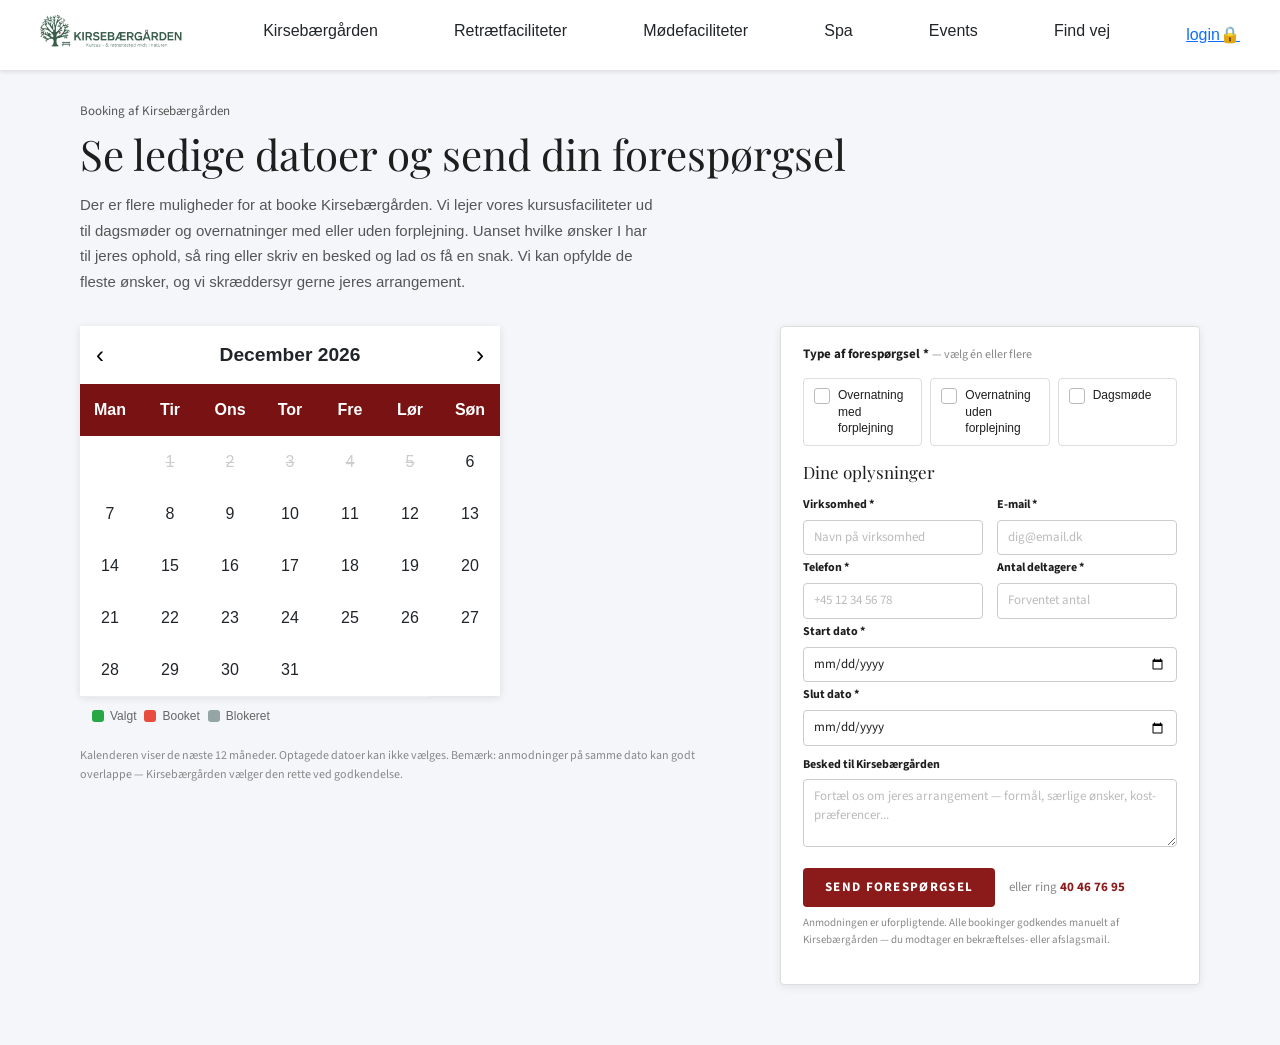
==== commit 07de5c2e: "header for admin" ====
--- a/index.html
+++ b/index.html
@@ -19,7 +19,7 @@
     <h6>Spa</h6>
     <h6>Events</h6>
     <h6>Find vej</h6>
-    <a href="html/login.html"> 🔒 </a>
+    <a href="html/login.html"> login🔒 </a>
 </nav>
 
 <div class="page-wrapper">
--- a/css/bookingrequest.css
+++ b/css/bookingrequest.css
@@ -84,7 +84,7 @@
     border: 1px solid #ddd;
     border-radius: 4px;
     box-shadow: 0 2px 8px rgba(0,0,0,0.08);
-    padding: 28px 28px 32px 28px;
+    padding: 18px 22px 20px 22px;
     display: flex;
     flex-direction: column;
     gap: 0;
@@ -95,7 +95,7 @@
     font-size: 13px;
     font-weight: 700;
     color: #1e1e1e;
-    margin-bottom: 10px;
+    margin-bottom: 6px;
     font-family: 'Source Sans 3', Arial, sans-serif;
 }
 
@@ -109,8 +109,8 @@
 .checkbox {
     display: grid;
     grid-template-columns: repeat(3, 1fr);
-    gap: 10px;
-    margin: 0 0 24px 0;
+    gap: 8px;
+    margin: 0 0 14px 0;
 }
 
 .checkbox input[type="radio"] {
@@ -123,8 +123,8 @@
     gap: 8px;
     border: 1px solid #ddd;
     border-radius: 4px;
-    padding: 12px;
-    font-size: 13px;
+    padding: 8px 10px;
+    font-size: 12px;
     line-height: 1.4;
     color: #1e1e1e;
     cursor: pointer;
@@ -165,25 +165,25 @@
     font-size: 13px;
     font-weight: 700;
     color: #1e1e1e;
-    margin: 0 0 8px 0;
+    margin: 0 0 5px 0;
     font-family: 'Source Sans 3', Arial, sans-serif;
 }
 
 /* ── Section heading ── */
 .section-heading {
     font-family: 'Playfair Display', Georgia, serif;
-    font-size: 18px;
+    font-size: 17px;
     font-weight: 400;
     color: #1e1e1e;
-    margin: 0 0 16px 0;
+    margin: 0 0 10px 0;
 }
 
 /* ── Form fields ── */
 .bookingForm {
     display: grid;
     grid-template-columns: 1fr 1fr;
-    gap: 6px 16px;
-    margin-bottom: 16px;
+    gap: 4px 14px;
+    margin-bottom: 10px;
 }
 
 .bookingForm label {
@@ -197,11 +197,11 @@
 
 .bookingForm input {
     width: 100%;
-    padding: 9px 12px;
+    padding: 7px 10px;
     border: 1px solid #ccc;
     border-radius: 4px;
     font-family: 'Source Sans 3', Arial, sans-serif;
-    font-size: 14px;
+    font-size: 13px;
     color: #1e1e1e;
     background: #fff;
     outline: none;
@@ -218,7 +218,7 @@
 
 /* ── Description ── */
 .description {
-    margin-bottom: 18px;
+    margin-bottom: 12px;
 }
 
 .description label {
@@ -232,12 +232,12 @@
 
 .description textarea {
     width: 100%;
-    min-height: 100px;
-    padding: 9px 12px;
+    min-height: 68px;
+    padding: 7px 10px;
     border: 1px solid #ccc;
     border-radius: 4px;
     font-family: 'Source Sans 3', Arial, sans-serif;
-    font-size: 14px;
+    font-size: 13px;
     color: #1e1e1e;
     resize: vertical;
     outline: none;
@@ -252,8 +252,8 @@
 .submit-row {
     display: flex;
     align-items: center;
-    gap: 16px;
-    margin-top: 4px;
+    gap: 14px;
+    margin-top: 2px;
     flex-wrap: wrap;
 }
 
@@ -261,7 +261,7 @@
     background: #8b1a1a;
     color: #ffffff;
     border: none;
-    padding: 13px 26px;
+    padding: 10px 22px;
     font-family: 'Source Sans 3', Arial, sans-serif;
     font-size: 13px;
     font-weight: 700;
@@ -289,8 +289,8 @@
 .submit-phone a:hover { text-decoration: underline; }
 
 .submit-disclaimer {
-    margin-top: 12px;
-    font-size: 11.5px;
+    margin-top: 8px;
+    font-size: 11px;
     color: #888;
     line-height: 1.5;
     font-family: 'Source Sans 3', Arial, sans-serif;
